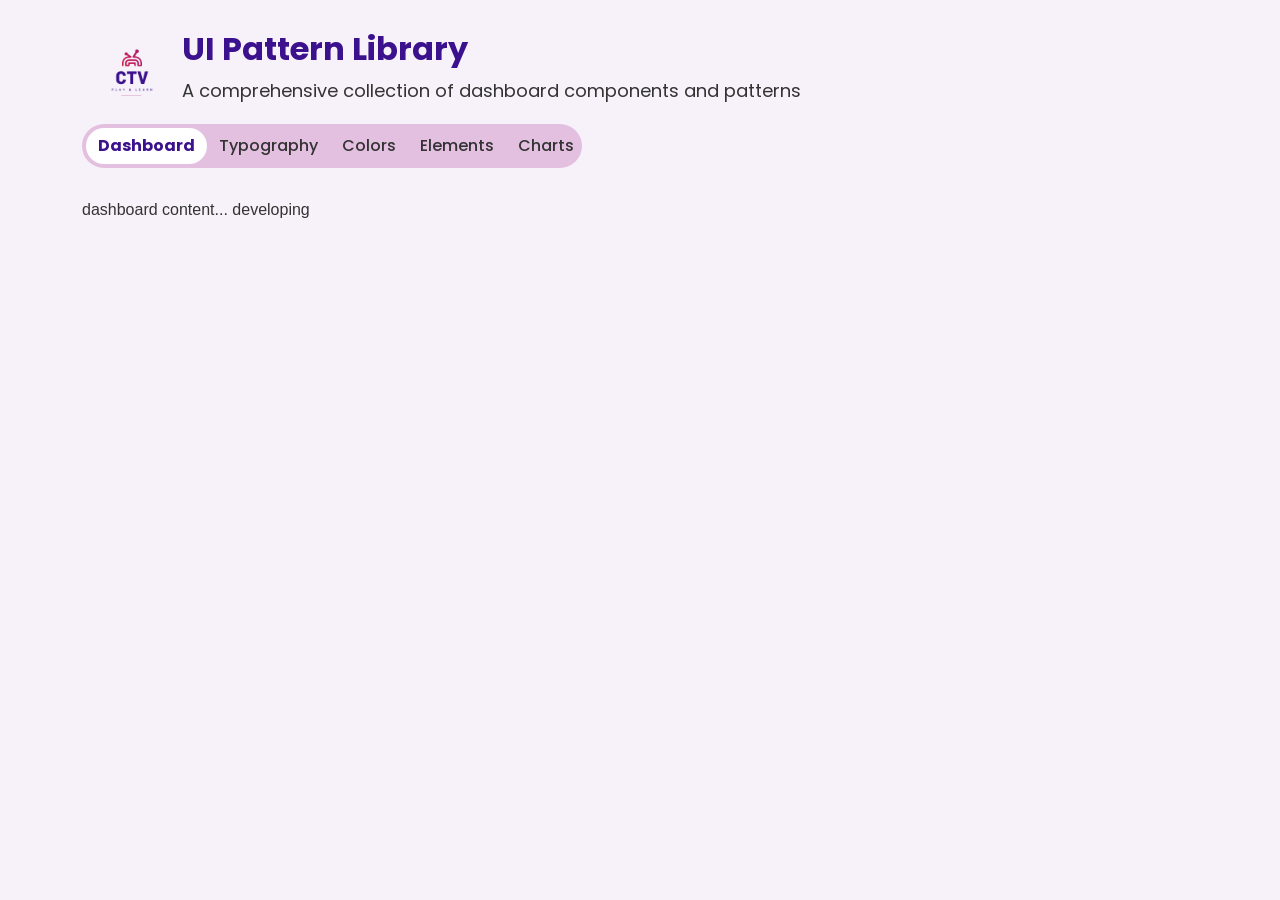
==== project1/code/index.html @ 0e068397 "fix the color theme conflict" ====
<!DOCTYPE html>
<html lang="en">
	<head>
		<meta charset="UTF-8" />
		<meta name="viewport" content="width=device-width, initial-scale=1.0" />
		<link
			href="https://cdn.jsdelivr.net/npm/bootstrap@5.3.8/dist/css/bootstrap.min.css"
			rel="stylesheet"
			integrity="sha384-sRIl4kxILFvY47J16cr9ZwB07vP4J8+LH7qKQnuqkuIAvNWLzeN8tE5YBujZqJLB"
			crossorigin="anonymous" />
		<link rel="preconnect" href="https://fonts.googleapis.com" />
		<link rel="preconnect" href="https://fonts.gstatic.com" crossorigin />
		<link
			href="https://fonts.googleapis.com/css2?family=Poppins:ital,wght@0,100;0,200;0,300;0,400;0,500;0,600;0,700;0,800;0,900;1,100;1,200;1,300;1,400;1,500;1,600;1,700;1,800;1,900&display=swap"
			rel="stylesheet" />

		<link
			href="https://fonts.googleapis.com/css2?family=Montserrat:ital,wght@0,100..900;1,100..900&family=Poppins:ital,wght@0,100;0,200;0,300;0,400;0,500;0,600;0,700;0,800;0,900;1,100;1,200;1,300;1,400;1,500;1,600;1,700;1,800;1,900&display=swap"
			rel="stylesheet" />
		<link
			href="https://fonts.googleapis.com/css2?family=Montserrat:ital,wght@0,100..900;1,100..900&family=Nunito:ital,wght@0,200..1000;1,200..1000&family=Poppins:ital,wght@0,100;0,200;0,300;0,400;0,500;0,600;0,700;0,800;0,900;1,100;1,200;1,300;1,400;1,500;1,600;1,700;1,800;1,900&display=swap"
			rel="stylesheet" />
		<link
			href="https://fonts.googleapis.com/css2?family=Merriweather:ital,opsz,wght@0,18..144,300..900;1,18..144,300..900&family=Montserrat:ital,wght@0,100..900;1,100..900&family=Nunito:ital,wght@0,200..1000;1,200..1000&family=Poppins:ital,wght@0,100;0,200;0,300;0,400;0,500;0,600;0,700;0,800;0,900;1,100;1,200;1,300;1,400;1,500;1,600;1,700;1,800;1,900&display=swap"
			rel="stylesheet" />
		<link rel="stylesheet" href="./styles/color-theme.css" />
		<link rel="stylesheet" href="./styles/typography.css" />
		<link rel="stylesheet" href="./styles/colors.css" />
		<link rel="stylesheet" href="./styles/elements.css" />
		<link rel="stylesheet" href="./styles/index.css" />
		<link rel="icon" href="./assets/CTV.png" />
		<title>UI Pattern Library</title>
	</head>
	<body class="bg-background container">
		<header class="mx-auto mt-4 d-flex align-items-center" style="max-width: 1280px">
			<img src="./assets/CTV.png" class="header-icon" width="100" />
			<div>
				<h1 class="text-primary">UI Pattern Library</h1>
				<p>A comprehensive collection of dashboard components and patterns</p>
			</div>
		</header>

		<nav>
			<ul class="d-flex justify-content-start py-1 px-1 rounded-pill" id="nav">
				<li
					class="flex-fill text-center pointer rounded-pill navSelected"
					data-section="dashboard"
					id="nav-dashboard">
					Dashboard
				</li>
				<li
					class="flex-fill text-center pointer rounded-pill"
					data-section="typography"
					id="nav-typography">
					Typography
				</li>
				<li
					class="flex-fill text-center pointer rounded-pill"
					data-section="colors"
					id="nav-colors">
					Colors
				</li>
				<li
					class="flex-fill text-center pointer rounded-pill"
					data-section="elements"
					id="nav-elements">
					Elements
				</li>
				<li
					class="flex-fill text-center pointer rounded-pill"
					data-section="charts"
					id="nav-charts">
					Charts
				</li>
			</ul>
		</nav>

		<main style="max-width: 1280px">
			<!-- this part will be done once all the charts has been designed -->
			<section id="dashboard" class="show">
				<p>dashboard content... developing</p>
			</section>
			<!-- typography: Mary  -->
			<section id="typography" class="hidden">
				<div class="m_typography-title">
					<div class="m_text-title">Command TV Typography UI Pattern Library</div>
					<div class="m_sub-text-title">
						Font Family: Logo-inspired sans-serif (Montserrat, Poppins, or Nunito)
					</div>
				</div>
				<h2 class="m_section-title">Logo & Branding Font</h2>

				<div class="m_typography">
					<div class="m_left">
						<div class="m_title">Company Logo / Top-Level Headers</div>
						<h1 class="m_text m_logo-branding">Dashboard Header / Hero Title</h1>
						<div class="m_tag-label">&lt;h1&gt;Logo / Branding&lt;/h1&gt;</div>
					</div>
					<div class="m_right">700 / Montserrat</div>
				</div>

				<h2 class="m_section-title">Headers & Menus</h2>

				<div class="m_typography">
					<div class="m_left">
						<div class="m_title">H1 / Page Title</div>
						<h1 class="m_text">Primary headers, dashboard top sections</h1>
						<div class="m_tag-label">&lt;h1&gt;Page Title&lt;/h1&gt;</div>
					</div>
					<div class="m_right">32px / 700</div>
				</div>

				<div class="m_typography">
					<div class="m_left">
						<div class="m_title">H2 / Section Title</div>
						<h2 class="m_text">Subsections</h2>
						<div class="m_tag-label">&lt;h2&gt;Section Title&lt;/h2&gt;</div>
					</div>
					<div class="m_right">24px / 600</div>
				</div>

				<div class="m_typography">
					<div class="m_left">
						<div class="m_title">H3 / Subsection</div>
						<h3 class="m_text">Minor headings, cards</h3>
						<div class="m_tag-label">&lt;h3&gt;Subsection&lt;/h3&gt;</div>
					</div>
					<div class="m_right">20px / 500</div>
				</div>

				<div class="m_typography">
					<div class="m_left">
						<div class="m_title">Menu Item / Nav</div>
						<div class="m_text m_menu-item">Navigation menus</div>
						<div class="m_tag-label">&lt;nav&gt;Menu Item&lt;/nav&gt;</div>
					</div>
					<div class="m_right">16px / 500</div>
				</div>

				<div class="m_typography">
					<div class="m_left">
						<div class="m_title">Active Menu</div>
						<div class="m_text m_menu-active">Highlight current menu</div>
						<div class="m_tag-label">&lt;nav class="m_menu-active"&gt;Active Menu&lt;/nav&gt;</div>
					</div>
					<div class="m_right">16px / 700</div>
				</div>

				<h2 class="m_section-title">Chart Data / Numbers</h2>

				<div class="m_typography">
					<div class="m_left">
						<h3 class="m_title">Axis Labels</h3>
						<div class="m_text m_axis-label">Chart axis labels</div>
						<div class="m_tag-label">&lt;span class="m_axis-label"&gt;Axis Label&lt;/span&gt;</div>
					</div>
					<div class="m_right">14px / 400</div>
				</div>

				<div class="m_typography">
					<div class="m_left">
						<h3 class="m_title">Data Points</h3>
						<div class="m_text m_data-point">Values on charts</div>
						<div class="m_tag-label">&lt;span class="m_data-point"&gt;Data Point&lt;/span&gt;</div>
					</div>
					<div class="m_right">12px / 500</div>
				</div>

				<div class="m_typography">
					<div class="m_left">
						<h3 class="m_title">Tooltip</h3>
						<div class="m_text m_tooltip">Information on hover</div>
						<div class="m_tag-label">&lt;span class="m_tooltip"&gt;Tooltip&lt;/span&gt;</div>
					</div>
					<div class="m_right">12px / 400</div>
				</div>

				<h2 class="m_section-title">Body Text / UI Elements</h2>

				<div class="m_typography">
					<div class="m_left">
						<h3 class="m_title">Body Text</h3>
						<div class="m_text m_body-text">
							Main content text in forms, paragraphs, and UI elements.
						</div>
						<div class="m_tag-label">&lt;p&gt;Body Text&lt;/p&gt;</div>
					</div>
					<div class="m_right">16px / 400</div>
				</div>

				<div class="m_typography">
					<div class="m_left">
						<h3 class="m_title">Subtext / Caption</h3>
						<p class="m_text m_subtext">Helper text, captions, or secondary information.</p>
						<div class="m_tag-label">&lt;p class="m_subtext"&gt;Subtext&lt;/p&gt;</div>
					</div>
					<div class="m_right">14px / 400</div>
				</div>

				<div class="m_typography">
					<div class="m_left">
						<h3 class="m_title">Buttons / Labels</h3>
						<p class="m_text m_button-label">Primary button text or form labels.</p>
						<div class="m_tag-label">&lt;button&gt;Label&lt;/button&gt;</div>
					</div>
					<div class="m_right">16px / 500</div>
				</div>
			</section>
			<!-- colors: Pedro -->
			<section id="colors" class="hidden">
				<h1 class="p_section-title">Color System</h1>

				<div class="p_color-box-group shadow">
					<h2>Primary Branding Colors</h2>
					<div class="p_color-grid">
						<div class="p_color-item">
							<div class="p_swatch bg-primary"></div>
							<div class="p_color-name">Primary</div>
							<div class="p_color-hex">#3B118D</div>
							<div class="p_color-desc">Core brand color — buttons, key actions, headers</div>
						</div>
						<div class="p_color-item">
							<div class="p_swatch bg-secondary"></div>
							<div class="p_color-name">Secondary</div>
							<div class="p_color-hex">#8D1179</div>
							<div class="p_color-desc">Supporting color — secondary buttons, accents</div>
						</div>
						<div class="p_color-item">
							<div class="p_swatch bg-accent"></div>
							<div class="p_color-name">Accent</div>
							<div class="p_color-hex">#B35FA8</div>
							<div class="p_color-desc">For small highlights, notifications, hover states</div>
						</div>
					</div>
				</div>

				<div class="p_color-box-group shadow">
					<h2>Soft Pastel Variants (Website Friendly)</h2>
					<div class="p_color-grid">
						<div class="p_color-item">
							<div class="p_swatch bg-primary-light"></div>
							<div class="p_color-name">Primary Light</div>
							<div class="p_color-hex">#7B66C4</div>
							<div class="p_color-desc">Buttons, banners, links</div>
						</div>
						<div class="p_color-item">
							<div class="p_swatch bg-secondary-light"></div>
							<div class="p_color-name">Secondary Light</div>
							<div class="p_color-hex">#C17BAF</div>
							<div class="p_color-desc">Subtle cards, backgrounds</div>
						</div>
						<div class="p_color-item">
							<div class="p_swatch bg-accent-light"></div>
							<div class="p_color-name">Accent Light</div>
							<div class="p_color-hex">#E3BFE0</div>
							<div class="p_color-desc">Highlights, hover states</div>
						</div>
						<div class="p_color-item">
							<div class="p_swatch bg-background"></div>
							<div class="p_color-name">Background</div>
							<div class="p_color-hex">#F7F2FA</div>
							<div class="p_color-desc">Website page backgrounds</div>
						</div>
					</div>
				</div>

				<div class="p_color-box-group shadow">
					<h2>Neutral & Text Colors</h2>
					<div class="p_color-grid">
						<div class="p_color-item">
							<div class="p_swatch text-main" style="background-color: #1a1625"></div>
							<div class="p_color-name">Text Primary</div>
							<div class="p_color-hex">#1A1625</div>
							<div class="p_color-desc">Main headings, body text</div>
						</div>
						<div class="p_color-item">
							<div class="p_swatch text-caption" style="background-color: #4a4a6a"></div>
							<div class="p_color-name">Text Secondary</div>
							<div class="p_color-hex">#4A4A6A</div>
							<div class="p_color-desc">Secondary text, captions</div>
						</div>
						<div class="p_color-item">
							<div class="p_swatch bg-divider"></div>
							<div class="p_color-name">Border / Divider</div>
							<div class="p_color-hex">#D9D9E0</div>
							<div class="p_color-desc">Card borders, dividers</div>
						</div>
						<div class="p_color-item">
							<div class="p_swatch bg-disabled"></div>
							<div class="p_color-name">Disabled</div>
							<div class="p_color-hex">#BDB7CE</div>
							<div class="p_color-desc">Disabled buttons, placeholders</div>
						</div>
					</div>
				</div>

				<div class="p_color-box-group shadow">
					<h2>Feedback / State Colors</h2>
					<div class="p_color-grid">
						<div class="p_color-item">
							<div class="p_swatch bg-success"></div>
							<div class="p_color-name">Success</div>
							<div class="p_color-hex">#6FCF97</div>
							<div class="p_color-desc">Success messages, status</div>
						</div>
						<div class="p_color-item">
							<div class="p_swatch bg-warning"></div>
							<div class="p_color-name">Warning</div>
							<div class="p_color-hex">#F2C94C</div>
							<div class="p_color-desc">Alerts, warnings</div>
						</div>
						<div class="p_color-item">
							<div class="p_swatch bg-error"></div>
							<div class="p_color-name">Error</div>
							<div class="p_color-hex">#E35858</div>
							<div class="p_color-desc">Error messages, form validation</div>
						</div>
						<div class="p_color-item">
							<div class="p_swatch bg-info"></div>
							<div class="p_color-name">Info</div>
							<div class="p_color-hex">#56CCF2</div>
							<div class="p_color-desc">Informational states</div>
						</div>
					</div>
				</div>

				<div class="p_color-box-group shadow">
					<h2>Chart / Data Visualization Colors</h2>
					<p style="font-size: 14px; color: #4a4a6a; margin-bottom: 1rem">
						Use highlighted colors sparingly (brand colors for key data points). Use muted or pastel
						tones for other elements.
					</p>
					<div class="p_color-grid">
						<div class="p_color-item">
							<div class="p_swatch bg-highlight-1"></div>
							<div class="p_color-name">Highlight 1</div>
							<div class="p_color-hex">#3B118D</div>
							<div class="p_color-desc">Key data points</div>
						</div>
						<div class="p_color-item">
							<div class="p_swatch bg-highlight-2"></div>
							<div class="p_color-name">Highlight 2</div>
							<div class="p_color-hex">#8D1179</div>
							<div class="p_color-desc">Secondary highlights</div>
						</div>
						<div class="p_color-item">
							<div class="p_swatch bg-highlight-3"></div>
							<div class="p_color-name">Highlight 3</div>
							<div class="p_color-hex">#B35FA8</div>
							<div class="p_color-desc">Accent highlights</div>
						</div>
						<div class="p_color-item">
							<div class="p_swatch bg-neutral-1"></div>
							<div class="p_color-name">Neutral 1</div>
							<div class="p_color-hex">#D9D9E0</div>
							<div class="p_color-desc">Other data</div>
						</div>
						<div class="p_color-item">
							<div class="p_swatch bg-neutral-2"></div>
							<div class="p_color-name">Neutral 2</div>
							<div class="p_color-hex">#F3F1FA</div>
							<div class="p_color-desc">Background charts</div>
						</div>
					</div>
				</div>

				<div class="p_color-box-group shadow">
					<h2>Optional Fun / Playful Accent Colors</h2>
					<p style="font-size: 14px; color: #4a4a6a; margin-bottom: 1rem">
						For buttons, badges, or micro-interactions reflecting playfulness & excitement.
					</p>
					<div class="p_color-grid">
						<div class="p_color-item">
							<div class="p_swatch bg-fun-pink"></div>
							<div class="p_color-name">Fun Pink</div>
							<div class="p_color-hex">#F28A8A</div>
							<div class="p_color-desc">Playful tone</div>
						</div>
						<div class="p_color-item">
							<div class="p_swatch bg-fun-teal"></div>
							<div class="p_color-name">Fun Teal</div>
							<div class="p_color-hex">#56CCF2</div>
							<div class="p_color-desc">Refreshing, energetic</div>
						</div>
						<div class="p_color-item">
							<div class="p_swatch bg-fun-yellow"></div>
							<div class="p_color-name">Fun Yellow</div>
							<div class="p_color-hex">#F2C94C</div>
							<div class="p_color-desc">Bright, cheerful highlights</div>
						</div>
					</div>
				</div>
			</section>
			<!-- elements: Haocheng -->
			<section id="elements" class="hidden">
				<!-- button section -->
				<div class="card p-4 shadow">
					<p>Buttons</p>
					<div class="mt-4">
						<label class="h_sub_title">Button Variants</label>
						<div class="mt-2">
							<button class="h_btn-primary">Primary Button</button>
							<button class="h_btn-secondary">Secondary</button>
							<button class="h_btn-outline">Outline</button>
							<button class="h_btn-ghost">Ghost</button>
							<button class="h_btn-destructive">Destructive</button>
							<button class="h_btn-link">Link</button>
						</div>
					</div>

					<div class="mt-2">
						<pre class="bg-light p-3 rounded">
&lt;button class="h_btn-primary"&gt;Primary Button&lt;/button&gt;
&lt;button class="h_btn-secondary"&gt;Secondary&lt;/button&gt;
&lt;button class="h_btn-outline"&gt;Outline&lt;/button&gt;
&lt;button class="h_btn-ghost"&gt;Ghost&lt;/button&gt;
&lt;button class="h_btn-destructive"&gt;Destructive&lt;/button&gt;
&lt;button class="h_btn-link"&gt;Link&lt;/button&gt;</pre
						>
					</div>
					<button class="h_btn-link h_show-more" id="toggleCssCode">Toggle Css Code</button>
					<!-- buttons css code here -->
					<div class="hidden h_code_review" id="buttonCssCode">
						<pre class="bg-light p-3 rounded mt-2">
/* Primary button */
.h_btn-primary {
	background-color: #3b118d;
	color: white;
}

.h_btn-primary:hover {
	background-color: #725fa8;
	transform: translateY(-1px);
}

/* Secondary button */
.h_btn-secondary {
	background-color: #8d1179;
	color: white;
}

.h_btn-secondary:hover {
	background-color: #bf81a6;
	transform: translateY(-1px);
}

/* Outline button */
.h_btn-outline {
	background-color: #f7f2fa;
	color: #1a1625;
	border: 1px solid #3b118d;
}

.h_btn-outline:hover {
	background-color: #3b118d;
	color: white;
}
/* Ghost button */
.h_btn-ghost {
	background-color: transparent;
	color: #1a1625;
	border: none;
}

.h_btn-ghost:hover {
	background-color: #f3f1fa;
	color: #725fa8;
	transform: translateY(-1px);
}

/* Destructive button */
.h_btn-destructive {
	background-color: #e35858;
	color: white;
}

.h_btn-destructive:hover {
	background-color: #d73f3f;
	transform: translateY(-1px);
}

/* Link button */
.h_btn-link {
	background-color: transparent;
	color: #3b118d;
	border: none;

	padding: 8px 12px;
}

.h_btn-link:hover {
	color: #725fa8;
	text-decoration: none;
	background-color: transparent;
	transform: none;
	text-decoration: underline;
}

.h_btn-link:focus {
	outline: 2px solid #3b118d;
	outline-offset: 2px;
}
				</pre
						>
					</div>
					<hr />
					<div class="mt-2">
						<label class="h_sub_title">Button Sizes</label>
						<div class="mt-2">
							<button class="h_btn-primary h_btn_sm">Small</button>
							<button class="h_btn-primary">Default</button>
							<button class="h_btn-primary h_btn_lg">Large</button>
						</div>
					</div>
					<div class="mt-2">
						<!-- html code -->
						<pre class="bg-light p-3 rounded">
&lt;button class="h_btn-primary h_btn_sm"&gt;Small&lt;/button&gt; 
&lt;button class="h_btn-primary"&gt;Default&lt;/button&gt;
&lt;button class="h_btn-primary h_btn_lg"&gt;Large&lt;/button&gt;

.h_btn_sm {
	padding: 8px 16px;
}
.h_btn_lg {
	padding: 12px 24px;
}</pre
						>
					</div>
				</div>
				<!-- form inputs -->
				<div class="card p-4 shadow mt-4">
					<p>Form Inputs</p>
					<div class="mt-4 d-flex flex-column">
						<label for="defaultInput">Default Input</label>
						<input type="text" id="defaultInput" placeholder="Enter text..." />
					</div>
					<div class="mt-4 d-flex flex-column">
						<label for="disabledInput">Disabled Input</label>
						<input type="text" id="disabledInput" placeholder="Disabled..." />
					</div>
					<div class="mt-4 d-flex flex-column">
						<label for="textArea">Textarea</label>
						<textarea type="text" id="textArea" placeholder="textarea for long content"></textarea>
					</div>
					<div class="mt-4">
						<!-- html code -->
						<pre class="bg-light p-3 rounded">
&lt;input type="text" id="defaultInput" placeholder="Enter text..." /&gt;
&lt;input type="text" id="disabledInput" placeholder="Disabled..." /&gt;
&lt;textarea type="text" id="textArea" placeholder="textarea for long content">&lt;/textarea&gt;</pre
						>
						<button id="toggleInputCssCode" class="h_btn-link">Toggle Css Code</button>
						<!-- css code  -->
						<div class="hidden h_code_review" id="inputCssCode">
							<pre class="bg-light p-3 rounded">
								
input {
	border: none;
	outline: none;
	background: transparent;
	border-bottom: 2px solid #d9d9e0;
	padding: 12px 4px;
	font-family: "Poppins", sans-serif;
	font-size: 16px;
	transition: border-color 0.3s ease;
}
input:focus {
	border-bottom: 2px solid #3b118d;
}
input::placeholder {
	color: #bdb7ce;
}

textarea {
	border: none;
	outline: none;
	background: transparent;
	border-bottom: 2px solid #d9d9e0;
	padding: 12px 4px;
	font-family: "Poppins", sans-serif;
	font-size: 16px;
	line-height: 24px;
	resize: vertical;
	min-height: 60px;
}
textarea:focus {
	border-bottom: 2px solid #3b118d;
}

textarea::placeholder {
	color: #bdb7ce;
}
							</pre
							>
						</div>
					</div>
				</div>
				<!-- selections -->
				<div class="card p-4 shadow mt-4">
					<p>Selections</p>
					<div class="container">
						<div class="row">
							<div class="col-6">
								<p>Checkboxes</p>
								<div class="form-check mb-3">
									<input
										class="form-check-input h_checkbox"
										type="checkbox"
										id="checkedOption"
										checked />
									<label class="form-check-label" for="checkedOption">Checked Option</label>
								</div>
								<div class="form-check mb-3">
									<input class="form-check-input h_checkbox" type="checkbox" id="unCheckedOption" />
									<label class="form-check-label" for="unCheckedOption">Unchecked Option</label>
								</div>
								<div class="form-check mb-3">
									<input
										class="form-check-input h_checkbox"
										type="checkbox"
										id="disabledOption"
										disabled />
									<label class="form-check-label text-disabled" for="disabledOption"
										>Disabled Option</label
									>
								</div>
								<div class="form-check mb-3">
									<input
										class="form-check-input h_checkbox"
										type="checkbox"
										id="disabledCheckedOption"
										checked
										disabled />
									<label class="form-check-label text-disabled" for="disabledCheckedOption"
										>Disabled Checked</label
									>
								</div>
								<div class="h_code_review">
									<pre class="bg-light p-3 rounded">
	&lt;input class="form-check-input h_checkbox" type="checkbox" id="checkedOption" checked /&gt;
	&lt;label class="form-check-label" for="checkedOption">Checked Option&lt;/label&gt;
	
	&lt;input class="form-check-input h_checkbox" type="checkbox" id="unCheckedOption" /&gt;
	&lt;label class="form-check-label" for="unCheckedOption">Unchecked Option&lt;/label&gt;
				
	&lt;input class="form-check-input h_checkbox" type="checkbox" id="disabledOption" disabled /&gt;
	&lt;label class="form-check-label text-disabled" for="disabledOption"&gt;Disabled Option&lt;/label&gt;
							
	&lt;input class="form-check-input h_checkbox" type="checkbox" id="disabledCheckedOption" checked disabled /&gt;
	&lt;label class="form-check-label text-disabled" for="disabledCheckedOption"&gt;Disabled Checked&lt;/label&gt;

	/* checkboxes */
input[type="checkbox"] {
	padding: 2px;
}

.h_checkbox {
	width: 18px !important;
	height: 18px !important;
	border: 1px solid #d9d9e0 !important;
	border-radius: 3px !important;
	background-color: white !important;
	cursor: pointer !important;
	transition: all 0.3s ease !important;
	background-image: none !important;
}

.h_checkbox:hover {
	border-color: #725fa8 !important;
}

.h_checkbox:checked {
	background-color: #3b118d !important;
	border-color: #3b118d !important;
	background-image: url("data:image/svg+xml,%3csvg xmlns='http://www.w3.org/2000/svg' viewBox='0 0 20 20'%3e%3cpath fill='none' stroke='%23fff' stroke-linecap='round' stroke-linejoin='round' stroke-width='3' d='M6 10l3 3l6-6'/%3e%3c/svg%3e") !important;
}

.h_checkbox:focus {
	box-shadow: 0 0 0 0.25rem rgba(59, 17, 141, 0.25) !important;
}

.h_checkbox:disabled {
	background-color: #f3f1fa !important;
	border-color: #bdb7ce !important;
	cursor: not-allowed !important;
	opacity: 1 !important;
}

.h_checkbox:disabled:checked {
	background-color: #bdb7ce !important;
	border-color: #bdb7ce !important;
}

.form-check-label {
	font-family: "Poppins", sans-serif !important;
	font-size: 16px !important;
	color: #1a1625 !important;
	cursor: pointer !important;
}

.text-disabled {
	color: #bdb7ce !important;
}
							</pre
									>
								</div>
							</div>

							<div class="col-6">
								<p>Radio Buttons</p>
								<div class="d-flex gap-2 align-items-center">
									<input
										type="radio"
										id="opt1"
										checked
										name="opt"
										value="1"
										class="form-check-input h_radio" />
									<label for="opt1" class="form-check-label">Option1</label>
								</div>
								<div class="d-flex gap-2 align-items-center">
									<input
										type="radio"
										id="opt2"
										name="opt"
										value="2"
										class="form-check-input h_radio" />
									<label for="opt2" class="form-check-label">Option2</label>
								</div>
								<div class="d-flex gap-2 align-items-center">
									<input
										type="radio"
										id="opt3"
										name="opt"
										value="3"
										class="form-check-input h_radio" />
									<label for="opt3" class="form-check-label">Option3</label>
								</div>

								<div class="h_code_review mt-4">
									<pre class="bg-light p-3 rounded">
&lt;input type="radio" id="opt1" checked name="opt" value="1"
		class="form-check-input h_radio" /&gt;
&lt;label for="opt1" class="form-check-label">Option1&lt;/label&gt;

&lt;input type="radio" id="opt2" name="opt" value="2"
		class="form-check-input h_radio" /&gt;
&lt;label for="opt2" class="form-check-label">Option2&lt;/label&gt;
									
&lt;input type="radio" id="opt3" name="opt" value="3"
class="form-check-input h_radio" /&gt;
<&lt;label for="opt3" class="form-check-label"&gt;Option3/&lt;label&gt;

input[type="radio"] {
	padding: 2px;
	border: 1px solid #d9d9e0;
}

.h_radio {
	width: 10px !important;
	height: 10px !important;
	border: 1px solid #d9d9e0 !important;
	border-radius: 50% !important;
	background-color: white !important;
	cursor: pointer !important;
	transition: all 0.3s ease !important;
	background-image: none !important;
	appearance: none !important;
}

.h_radio:checked {
	background-color: #3b118d !important;
	border-color: #3b118d !important;
}

.h_code_review {
	width: 90%;
	display: block;
	overflow: auto;
	height: 500px;
}

</pre
									>
								</div>
							</div>
						</div>
						<!-- switch -->
						<div class="row mt-4">
							<div>
								<p>Switch</p>
								<div class="form-check form-switch d-flex gap-4 algin-items-center">
									<input
										class="form-check-input h_switch"
										type="checkbox"
										role="switch"
										id="switchCheckChecked"
										checked />
									<label class="form-check-label" for="switchCheckChecked">switch components</label>
								</div>
							</div>
							<div class="h_code_review mt-4">
								<pre class="bg-light p-3 rounded">
&lt;input class="form-check-input h_switch"
					type="checkbox"
					role="switch"
					id="switchCheckChecked"
					checked /&gt;
&lt;label class="form-check-label" for="switchCheckChecked"&gt;switch components&lt;/label&gt;
/* switch */
.h_switch {
	width: 48px !important;
	height: 24px !important;
	border-radius: 12px !important;
	background-color: #d9d9e0 !important;
	border: none !important;
	cursor: pointer !important;
	transition: all 0.3s ease !important;
	background-image: none !important;
	position: relative !important;
}

.h_switch:checked {
	background-color: #3b118d !important;
}

.h_switch:focus {
	box-shadow: 0 0 0 0.25rem rgba(59, 17, 141, 0.25) !important;
}

.h_switch::before {
	content: "";
	position: absolute;
	width: 20px;
	height: 20px;
	border-radius: 50%;
	background-color: white;
	top: 2px;
	left: 2px;
	transition: transform 0.3s ease;
	box-shadow: 0 1px 3px rgba(0, 0, 0, 0.2);
}

.h_switch:checked::before {
	transform: translateX(24px);
}

								</pre
								>
							</div>
						</div>
					</div>
				</div>
				<!-- badges -->
				<div class="card p-4 shadow mt-4">
					<p>Badges</p>
					<div class="mt-2 d-flex gap-2 flex-wrap">
						<span class="badge bg-primary">Primary</span>
						<span class="badge bg-secondary">Secondary</span>
						<span class="badge bg-error">Error</span>
						<span class="badge bg-success">Success</span>
						<span class="badge bg-info">Info</span>
						<span class="badge bg-warning">Warning</span>
						<span class="badge h_outline_badge">Outline</span>
					</div>
					<!-- badge code -->
					<div class="mt-2 h_code_review">
						<pre class="bg-light p-3 rounded">
&lt;span class="badge bg-primary"&gt;Primary&lt;/span&gt;
&lt;span class="badge bg-secondary"&gt;Secondary&lt;/span&gt;
&lt;span class="badge bg-error"&gt;Error&lt;/span&gt;
&lt;span class="badge bg-success"&gt;Success&lt;/span&gt;
&lt;span class="badge bg-info"&gt;Info&lt;/span&gt;
&lt;span class="badge bg-warning"&gt;Warning&lt;/span&gt;
&lt;span class="badge h_outline_badge"&gt;Outline&lt;/span&gt;
.h_outline_badge {
	color: #1a1625;
	border: 1px solid #d9d9e0;
}</pre
						>
					</div>
				</div>
			</section>
			<!-- charts: will be added after finish design of the chart, totally 9 charts image here -->
			<section id="charts" class="hidden">
				<p>charts content... developing</p>
			</section>
		</main>

		<script
			src="https://cdn.jsdelivr.net/npm/bootstrap@5.3.8/dist/js/bootstrap.bundle.min.js"
			integrity="sha384-FKyoEForCGlyvwx9Hj09JcYn3nv7wiPVlz7YYwJrWVcXK/BmnVDxM+D2scQbITxI"
			crossorigin="anonymous"></script>
		<script src="https://ajax.googleapis.com/ajax/libs/jquery/3.7.1/jquery.min.js"></script>
		<script src="./js/index.js"></script>
	</body>
</html>
---- project1/code/styles/color-theme.css ----
/* ===== PRIMARY BRANDING COLORS ===== */
.bg-primary {
	background-color: #3b118d !important;
}
.text-primary {
	color: #3b118d !important;
}
.border-primary {
	border-color: #3b118d !important;
}

.bg-secondary {
	background-color: #8d1179 !important;
}
.text-secondary {
	color: #8d1179 !important;
}
.border-secondary {
	border-color: #8d1179 !important;
}

.bg-accent {
	background-color: #b35fa8 !important;
}
.text-accent {
	color: #b35fa8 !important;
}
.border-accent {
	border-color: #b35fa8 !important;
}

/* ===== SOFT PASTEL VARIANTS ===== */
.bg-primary-light {
	background-color: #7b66c4 !important;
}
.text-primary-light {
	color: #7b66c4 !important;
}
.border-primary-light {
	border-color: #7b66c4 !important;
}

.bg-secondary-light {
	background-color: #c17baf !important;
}
.text-secondary-light {
	color: #c17baf !important;
}
.border-secondary-light {
	border-color: #c17baf !important;
}

.bg-accent-light {
	background-color: #e3bfe0 !important;
}
.text-accent-light {
	color: #e3bfe0 !important;
}
.border-accent-light {
	border-color: #e3bfe0 !important;
}

.bg-background {
	background-color: #f7f2fa !important;
}

/* ===== NEUTRAL & TEXT COLORS ===== */
.text-main {
	color: #1a1625 !important;
}
.text-caption {
	color: #4a4a6a !important;
}
.text-disabled {
	color: #bdb7ce !important;
}

.bg-divider {
	background-color: #d9d9e0 !important;
}
.border-divider {
	border-color: #d9d9e0 !important;
}

.bg-disabled {
	background-color: #bdb7ce !important;
}

/* ===== FEEDBACK / STATE COLORS ===== */
.bg-success {
	background-color: #6fcf97 !important;
}
.text-success {
	color: #6fcf97 !important;
}
.border-success {
	border-color: #6fcf97 !important;
}

.bg-warning {
	background-color: #f2c94c !important;
}
.text-warning {
	color: #f2c94c !important;
}
.border-warning {
	border-color: #f2c94c !important;
}

.bg-error {
	background-color: #e35858 !important;
}
.text-error {
	color: #e35858 !important;
}
.border-error {
	border-color: #e35858 !important;
}

.bg-info {
	background-color: #56ccf2 !important;
}
.text-info {
	color: #56ccf2 !important;
}
.border-info {
	border-color: #56ccf2 !important;
}

/* ===== CHART / DATA VISUALIZATION COLORS ===== */
.bg-highlight-1 {
	background-color: #3b118d !important;
}
.bg-highlight-2 {
	background-color: #8d1179 !important;
}
.bg-highlight-3 {
	background-color: #b35fa8 !important;
}
.bg-neutral-1 {
	background-color: #d9d9e0 !important;
}
.bg-neutral-2 {
	background-color: #f3f1fa !important;
}

/* ===== FUN / PLAYFUL ACCENT COLORS ===== */
.bg-fun-pink {
	background-color: #f28a8a !important;
}
.text-fun-pink {
	color: #f28a8a !important;
}
.border-fun-pink {
	border-color: #f28a8a !important;
}

.bg-fun-teal {
	background-color: #56ccf2 !important;
}
.text-fun-teal {
	color: #56ccf2 !important;
}
.border-fun-teal {
	border-color: #56ccf2 !important;
}

.bg-fun-yellow {
	background-color: #f2c94c !important;
}
.text-fun-yellow {
	color: #f2c94c !important;
}
.border-fun-yellow {
	border-color: #f2c94c !important;
}

/* ===== HOVER STATES ===== */
.btn-primary:hover {
	background-color: #7b66c4 !important;
}
.btn-secondary:hover {
	background-color: #c17baf !important;
}
.btn-accent:hover {
	background-color: #e3bfe0 !important;
}

/* ===== CUSTOM BUTTON CLASSES ===== */
.btn-primary {
	background-color: #3b118d;
	border-color: #3b118d;
	color: white;
}

.btn-secondary {
	background-color: #8d1179;
	border-color: #8d1179;
	color: white;
}

.btn-accent {
	background-color: #e3bfe0;
	border-color: #e3bfe0;
	color: white;
}
---- project1/code/styles/typography.css ----
/* this is the css file for the typography only! and only Mary use this file  */

body {
	font-family: "Poppins", Arial, sans-serif;
	background: #f9f9f9;
	color: #333;
	line-height: 1.5;
}

.m_typography-title {
	margin-bottom: 0.5rem;
	margin-bottom: 4rem;
}

.m_text-title {
	font-size: 28px;
	font-weight: 600;
	margin-bottom: 0.5rem;
}

.m_text-sub-title {
	font-size: 24px;
	font-weight: 600;
	margin-bottom: 0.5rem;
}

h2.m_section-title {
	font-size: 24px;
	font-weight: 600;
	margin-bottom: 1rem;
	border-bottom: 2px solid #ccc;
	padding-bottom: 0.5rem;
}

.m_typography {
	display: flex;
	justify-content: space-between;
	align-items: center;
	margin: 1.5rem 0;
	padding-bottom: 1rem;
	border-bottom: 1px solid #ddd;
}

.m_left {
	max-width: 70%;
}

.m_title {
	font-weight: 600;
	margin-bottom: 0.25rem;
}

.m_text {
	margin: 0.25rem 0 0.5rem 0;
}

.m_tag-label {
	font-family: monospace;
	background: #eee;
	padding: 0.1rem 0.3rem;
	border-radius: 3px;
	font-size: 0.9rem;
	color: #555;
	display: inline-block;
	margin-top: 0.25rem;
}

.m_right {
	text-align: right;
	font-weight: 500;
	color: #666;
	white-space: nowrap;
	min-width: 120px;
}

/* Header & Branding Styles */
.m_logo-branding {
	font-family: "Montserrat", sans-serif;
	font-weight: 700;
	font-size: 36px;
	line-height: 40px;
}

.m_h1 {
	font-family: "Montserrat", sans-serif;
	font-weight: 700;
	font-size: 32px;
	line-height: 40px;
}
.m_h2 {
	font-family: "Montserrat", sans-serif;
	font-weight: 600;
	font-size: 24px;
	line-height: 32px;
}
.m_h3 {
	font-family: "Montserrat", sans-serif;
	font-weight: 500;
	font-size: 20px;
	line-height: 28px;
}
.m_menu-item {
	font-family: "Montserrat", sans-serif;
	font-weight: 500;
	font-size: 16px;
	line-height: 24px;
}
.m_menu-active {
	font-family: "Montserrat", sans-serif;
	font-weight: 700;
	font-size: 16px;
	line-height: 24px;
	color: #b35fa8;
}

/* Chart Data / Numbers Styles */
.m_axis-label {
	font-family: "Merriweather", serif;
	font-weight: 400;
	font-size: 14px;
	line-height: 20px;
}
.m_data-point {
	font-family: "Merriweather", serif;
	font-weight: 500;
	font-size: 12px;
	line-height: 18px;
}
.m_tooltip {
	font-family: "Merriweather", serif;
	font-weight: 400;
	font-size: 12px;
	line-height: 18px;
}

/* Body Text / UI Elements Styles */
.m_body-text {
	font-family: "Poppins", sans-serif;
	font-weight: 400;
	font-size: 16px;
	line-height: 24px;
}
.m_subtext {
	font-family: "Poppins", sans-serif;
	font-weight: 400;
	font-size: 14px;
	line-height: 20px;
}
.m_button-label {
	font-family: "Poppins", sans-serif;
	font-weight: 500;
	font-size: 16px;
	line-height: 24px;
}
---- project1/code/styles/colors.css ----
/* this is css file for colors content, only Pedro use this file */
---- project1/code/styles/elements.css ----
/* this is css file for elements content, only Haocheng use this file */
.h_sub_title {
	font-weight: 500;
	font-size: 14px;
	color: #4a4a6a;
}

/* Primary button */
.h_btn-primary {
	background-color: #3b118d;
	color: white;
}

.h_btn-primary:hover {
	background-color: #725fa8;
	transform: translateY(-1px);
}

/* Secondary button */
.h_btn-secondary {
	background-color: #8d1179;
	color: white;
}

.h_btn-secondary:hover {
	background-color: #bf81a6;
	transform: translateY(-1px);
}

/* Outline button */
.h_btn-outline {
	background-color: #f7f2fa;
	color: #1a1625;
	border: 1px solid #3b118d;
}

.h_btn-outline:hover {
	background-color: #3b118d;
	color: white;
}
/* Ghost button */
.h_btn-ghost {
	background-color: transparent;
	color: #1a1625;
	border: none;
}

.h_btn-ghost:hover {
	background-color: #f3f1fa;
	color: #725fa8;
	transform: translateY(-1px);
}

/* Destructive button */
.h_btn-destructive {
	background-color: #e35858;
	color: white;
}

.h_btn-destructive:hover {
	background-color: #d73f3f;
	transform: translateY(-1px);
}

/* Link button */
.h_btn-link {
	background-color: transparent;
	color: #3b118d;
	border: none;

	padding: 8px 12px;
}

.h_btn-link:hover {
	color: #725fa8;
	text-decoration: none;
	background-color: transparent;
	transform: none;
	text-decoration: underline;
}

.h_btn-link:focus {
	outline: 2px solid #3b118d;
	outline-offset: 2px;
}

.h_show-more {
	width: 200px;
	text-align: left;
}

.h_btn_sm {
	padding: 8px 16px;
}
.h_btn_lg {
	padding: 12px 24px;
}

/* inputs */

#defaultInput,
#disabledInput,
#textArea {
	width: 50%;
}

/* checkboxes */
input[type="checkbox"] {
	padding: 2px;
}

.h_checkbox {
	width: 18px !important;
	height: 18px !important;
	border: 1px solid #d9d9e0 !important;
	border-radius: 3px !important;
	background-color: white !important;
	cursor: pointer !important;
	transition: all 0.3s ease !important;
	background-image: none !important;
}

.h_checkbox:hover {
	border-color: #725fa8 !important;
}

.h_checkbox:checked {
	background-color: #3b118d !important;
	border-color: #3b118d !important;
	background-image: url("data:image/svg+xml,%3csvg xmlns='http://www.w3.org/2000/svg' viewBox='0 0 20 20'%3e%3cpath fill='none' stroke='%23fff' stroke-linecap='round' stroke-linejoin='round' stroke-width='3' d='M6 10l3 3l6-6'/%3e%3c/svg%3e") !important;
}

.h_checkbox:focus {
	box-shadow: 0 0 0 0.25rem rgba(59, 17, 141, 0.25) !important;
}

.h_checkbox:disabled {
	background-color: #f3f1fa !important;
	border-color: #bdb7ce !important;
	cursor: not-allowed !important;
	opacity: 1 !important;
}

.h_checkbox:disabled:checked {
	background-color: #bdb7ce !important;
	border-color: #bdb7ce !important;
}

.form-check-label {
	font-family: "Poppins", sans-serif !important;
	font-size: 16px !important;
	color: #1a1625 !important;
	cursor: pointer !important;
}

.text-disabled {
	color: #bdb7ce !important;
}

/* radio */
input[type="radio"] {
	padding: 2px;
	border: 1px solid #d9d9e0;
}

.h_radio {
	width: 10px !important;
	height: 10px !important;
	border: 1px solid #d9d9e0 !important;
	border-radius: 50% !important;
	background-color: white !important;
	cursor: pointer !important;
	transition: all 0.3s ease !important;
	background-image: none !important;
	appearance: none !important;
}

.h_radio:checked {
	background-color: #3b118d !important;
	border-color: #3b118d !important;
}

.h_code_review {
	width: 100%;
	display: block;
	overflow: auto;
	height: 400px;
}

/* switch */
.h_switch {
	width: 48px !important;
	height: 24px !important;
	border-radius: 12px !important;
	background-color: #d9d9e0 !important;
	border: none !important;
	cursor: pointer !important;
	transition: all 0.3s ease !important;
	background-image: none !important;
	position: relative !important;
}

.h_switch:checked {
	background-color: #3b118d !important;
}

.h_switch:focus {
	box-shadow: 0 0 0 0.25rem rgba(59, 17, 141, 0.25) !important;
}

.h_switch::before {
	content: "";
	position: absolute;
	width: 20px;
	height: 20px;
	border-radius: 50%;
	background-color: white;
	top: 2px;
	left: 2px;
	transition: transform 0.3s ease;
	box-shadow: 0 1px 3px rgba(0, 0, 0, 0.2);
}

.h_switch:checked::before {
	transform: translateX(24px);
}

.h_outline_badge {
	color: #1a1625;
	border: 1px solid #d9d9e0;
}
---- project1/code/styles/index.css ----
h1 {
	font-weight: 700;
	font-size: 32px;
	line-height: 40px;
	font-family: "Poppins", Times, serif;
}

h2 {
	font-weight: 600;
	font-size: 24px;
	line-height: 32px;
	font-family: "Poppins", Times, serif;
}
h3 {
	font-weight: 500;
	font-size: 20px;
	line-height: 28px;
	font-family: "Poppins", Times, serif;
}

header p {
	font-size: 18px;
}

ul {
	list-style: none;
	padding-left: 0;
}

nav > ul {
	background-color: #e3bfe0;
	width: 500px;
}

nav > ul > li {
	font-weight: 500;
	font-family: "Poppins" sans-serif;
	padding-right: 12px;
	padding-left: 12px;
	padding-top: 6px;
	padding-bottom: 6px;
	font-size: 16px;
	line-height: 24px;
}

nav > ul > li:hover {
	color: #11248d;
}

.pointer {
	cursor: pointer;
}

.navSelected {
	background: white;
	font-size: 16px;
	font-weight: 700;
	color: #3b118d;
}

main {
	margin-top: 30px;
	margin-bottom: 30px;
	font-family: sans-serif;
}

.hidden {
	display: none;
}
.show {
	display: block;
}

button {
	outline: none;
	border: none;
	border-radius: 10px;
	padding: 10px 20px;
	font-family: "Poppins", sans-serif;
	font-weight: 500;
	font-size: 16px;
	line-height: 24px;
	cursor: pointer;
	transition: all 0.3s ease;
}

input {
	border: none;
	outline: none;
	background: transparent;
	border-bottom: 2px solid #d9d9e0;
	padding: 12px 4px;
	font-family: "Poppins", sans-serif;
	font-size: 16px;
	transition: border-color 0.3s ease;
}
input:focus {
	border-bottom: 2px solid #3b118d;
}
input::placeholder {
	color: #bdb7ce;
}

textarea {
	border: none;
	outline: none;
	background: transparent;
	border-bottom: 2px solid #d9d9e0;
	padding: 12px 4px;
	font-family: "Poppins", sans-serif;
	font-size: 16px;
	line-height: 24px;
	resize: vertical;
	min-height: 60px;
}
textarea:focus {
	border-bottom: 2px solid #3b118d;
}

textarea::placeholder {
	color: #bdb7ce;
}
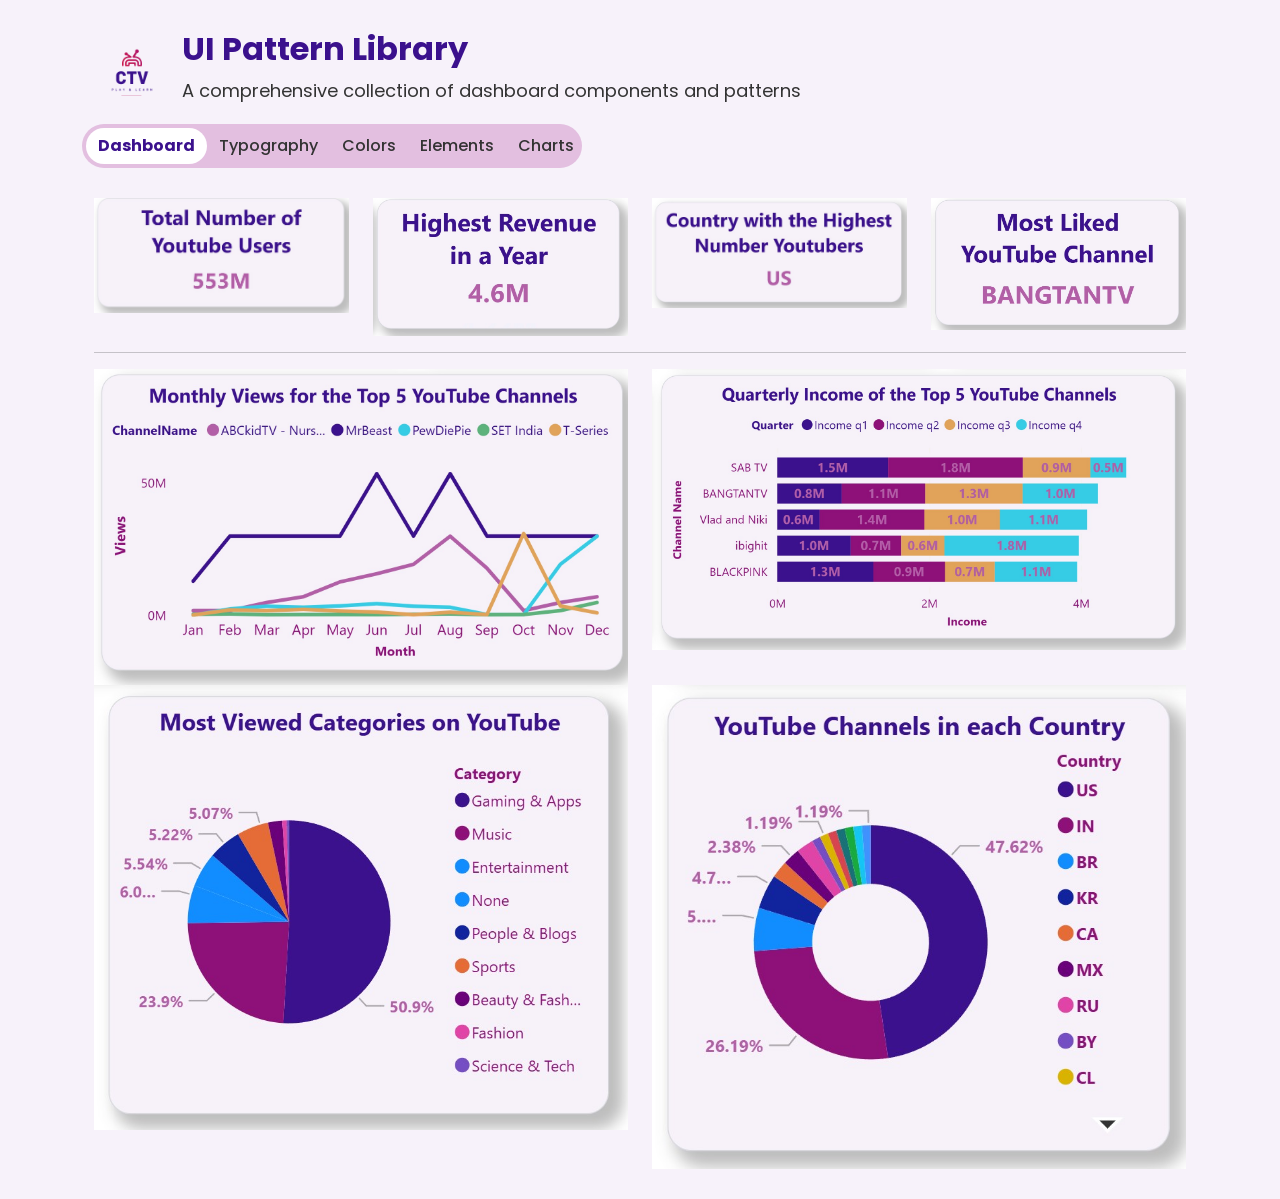
==== commit 4a3f0a3b: "add dashboard charts" ====
--- a/project1/code/index.html
+++ b/project1/code/index.html
@@ -78,7 +78,63 @@
 		<main style="max-width: 1280px">
 			<!-- this part will be done once all the charts has been designed -->
 			<section id="dashboard" class="show">
-				<p>dashboard content... developing</p>
+				<div class="container">
+					<div class="row">
+						<div class="col-12 col-md-6 col-lg-3">
+							<img
+								src="./assets/dashboard/1_totalYoutubeUsers.jpg"
+								alt="1_totalYoutubeUsers"
+								class="img-fluid" />
+						</div>
+						<div class="col-12 col-md-6 col-lg-3">
+							<img
+								src="./assets/dashboard/2_highestRevenue.jpg"
+								alt="2_highestRevenue"
+								class="img-fluid" />
+						</div>
+						<div class="col-12 col-md-6 col-lg-3">
+							<img
+								src="./assets/dashboard/3_countryWithMostYoutubers.jpg"
+								alt="3_countryWithMostYoutubers"
+								class="img-fluid" />
+						</div>
+						<div class="col-12 col-md-6 col-lg-3">
+							<img
+								src="./assets/dashboard/4_mostLikedChannel.jpg"
+								class="img-fluid"
+								alt="4_mostLikedChannel" />
+						</div>
+					</div>
+					<hr />
+					<!-- charts -->
+					<div>
+						<div class="row">
+							<div class="col-12 col-lg-6">
+								<img src="./assets/dashboard/5_Top5MonthlyView.jpg" alt="top5" class="img-fluid" />
+							</div>
+							<div class="col-12 col-lg-6">
+								<img
+									src="./assets/dashboard/6_QuarterlyImcone.jpg"
+									alt="6_QuarterlyIncome"
+									class="img-fluid" />
+							</div>
+						</div>
+						<div class="row">
+							<div class="col-12 col-lg-6">
+								<img
+									src="./assets/dashboard/7_MostViewedCategories.jpg"
+									alt="7_MostViewedCategories"
+									class="img-fluid" />
+							</div>
+							<div class="col-12 col-lg-6">
+								<img
+									src="./assets/dashboard/8_channelInEachCountry.jpg"
+									alt="8_channelInEachCountry"
+									class="img-fluid" />
+							</div>
+						</div>
+					</div>
+				</div>
 			</section>
 			<!-- typography: Mary  -->
 			<section id="typography" class="hidden">
@@ -541,14 +597,17 @@
 					</div>
 					<div class="mt-4 d-flex flex-column">
 						<label for="textArea">Textarea</label>
-						<textarea type="text" id="textArea" placeholder="textarea for long content"></textarea>
+						<textarea
+							type="text"
+							id="textArea"
+							placeholder="textarea for long content..."></textarea>
 					</div>
 					<div class="mt-4">
 						<!-- html code -->
 						<pre class="bg-light p-3 rounded">
 &lt;input type="text" id="defaultInput" placeholder="Enter text..." /&gt;
 &lt;input type="text" id="disabledInput" placeholder="Disabled..." /&gt;
-&lt;textarea type="text" id="textArea" placeholder="textarea for long content">&lt;/textarea&gt;</pre
+&lt;textarea type="text" id="textArea" placeholder="textarea for long content...">&lt;/textarea&gt;</pre
 						>
 						<button id="toggleInputCssCode" class="h_btn-link">Toggle Css Code</button>
 						<!-- css code  -->
@@ -638,17 +697,17 @@
 								</div>
 								<div class="h_code_review">
 									<pre class="bg-light p-3 rounded">
-	&lt;input class="form-check-input h_checkbox" type="checkbox" id="checkedOption" checked /&gt;
-	&lt;label class="form-check-label" for="checkedOption">Checked Option&lt;/label&gt;
+&lt;input class="form-check-input h_checkbox" type="checkbox" id="checkedOption" checked /&gt;
+&lt;label class="form-check-label" for="checkedOption">Checked Option&lt;/label&gt;
 	
-	&lt;input class="form-check-input h_checkbox" type="checkbox" id="unCheckedOption" /&gt;
-	&lt;label class="form-check-label" for="unCheckedOption">Unchecked Option&lt;/label&gt;
+&lt;input class="form-check-input h_checkbox" type="checkbox" id="unCheckedOption" /&gt;
+&lt;label class="form-check-label" for="unCheckedOption">Unchecked Option&lt;/label&gt;
 				
-	&lt;input class="form-check-input h_checkbox" type="checkbox" id="disabledOption" disabled /&gt;
-	&lt;label class="form-check-label text-disabled" for="disabledOption"&gt;Disabled Option&lt;/label&gt;
+&lt;input class="form-check-input h_checkbox" type="checkbox" id="disabledOption" disabled /&gt;
+&lt;label class="form-check-label text-disabled" for="disabledOption"&gt;Disabled Option&lt;/label&gt;
 							
-	&lt;input class="form-check-input h_checkbox" type="checkbox" id="disabledCheckedOption" checked disabled /&gt;
-	&lt;label class="form-check-label text-disabled" for="disabledCheckedOption"&gt;Disabled Checked&lt;/label&gt;
+&lt;input class="form-check-input h_checkbox" type="checkbox" id="disabledCheckedOption" checked disabled /&gt;
+&lt;label class="form-check-label text-disabled" for="disabledCheckedOption"&gt;Disabled Checked&lt;/label&gt;
 
 	/* checkboxes */
 input[type="checkbox"] {
--- a/project1/code/styles/elements.css
+++ b/project1/code/styles/elements.css
@@ -12,7 +12,7 @@
 }
 
 .h_btn-primary:hover {
-	background-color: #725fa8;
+	background-color: #7b66c4;
 	transform: translateY(-1px);
 }
 
@@ -23,7 +23,7 @@
 }
 
 .h_btn-secondary:hover {
-	background-color: #bf81a6;
+	background-color: #c17baf;
 	transform: translateY(-1px);
 }
 
@@ -37,6 +37,7 @@
 .h_btn-outline:hover {
 	background-color: #3b118d;
 	color: white;
+	transform: translateY(-1px);
 }
 /* Ghost button */
 .h_btn-ghost {
@@ -72,7 +73,7 @@
 }
 
 .h_btn-link:hover {
-	color: #725fa8;
+	color: #7b66c4;
 	text-decoration: none;
 	background-color: transparent;
 	transform: none;
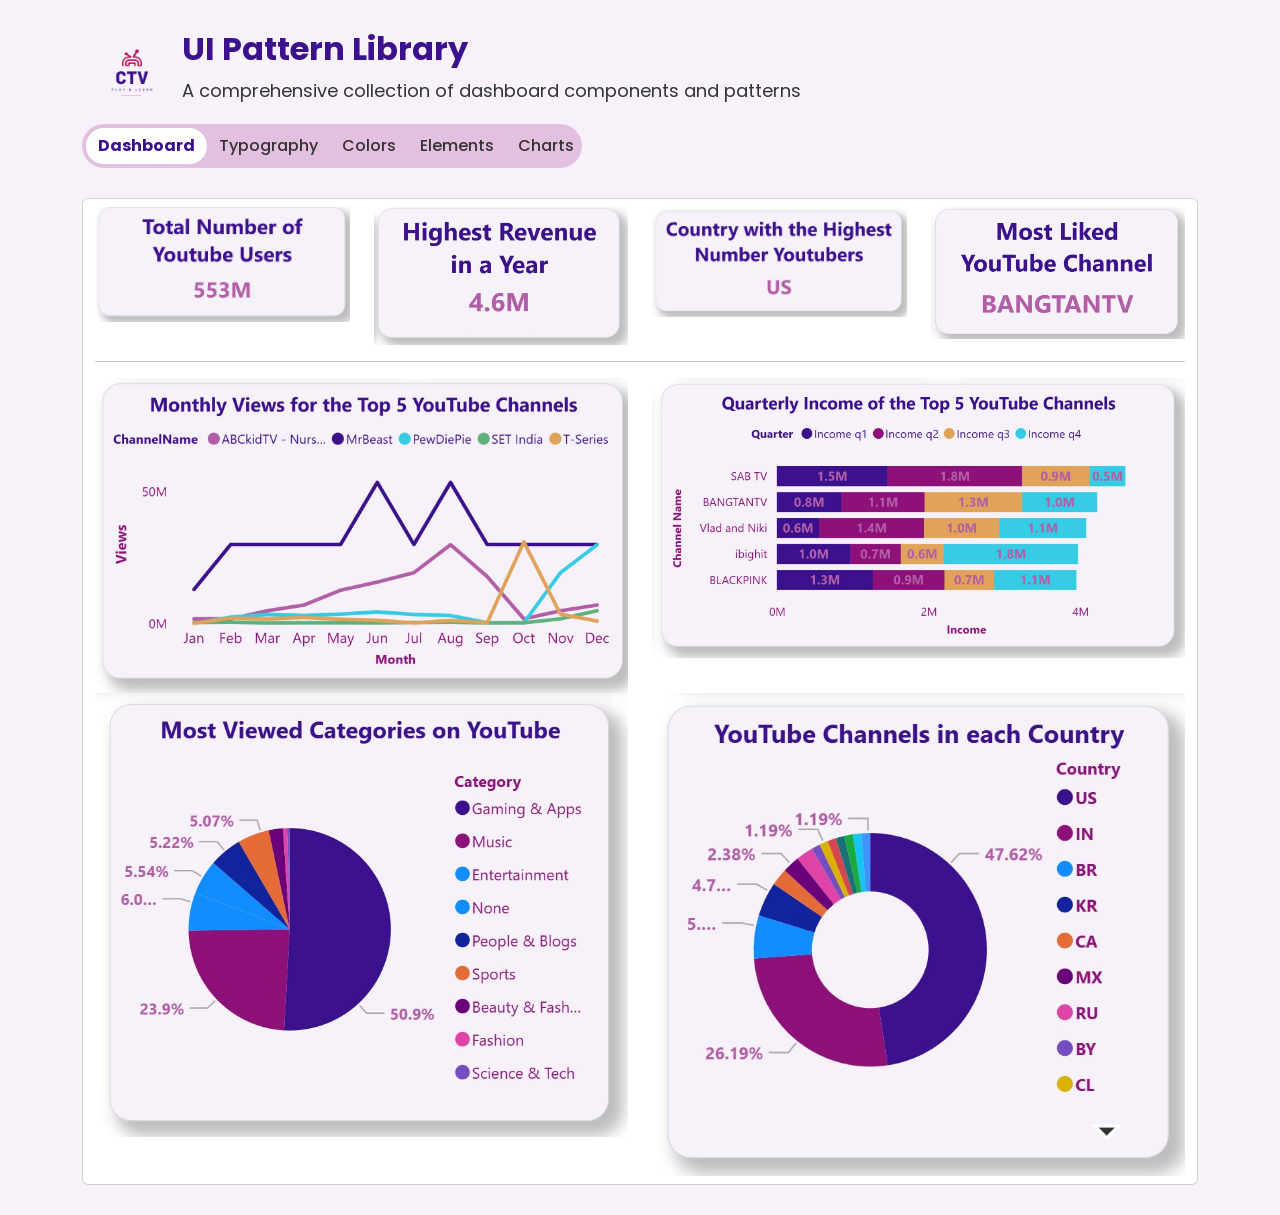
==== commit 159f45ec: "feat: enhance dashboard layout with chart images and styling" ====
--- a/project1/code/index.html
+++ b/project1/code/index.html
@@ -78,7 +78,7 @@
 		<main style="max-width: 1280px">
 			<!-- this part will be done once all the charts has been designed -->
 			<section id="dashboard" class="show">
-				<div class="container">
+				<div class="container card py-2" style="background-color: white">
 					<div class="row">
 						<div class="col-12 col-md-6 col-lg-3">
 							<img
@@ -943,7 +943,63 @@
 			</section>
 			<!-- charts: will be added after finish design of the chart, totally 9 charts image here -->
 			<section id="charts" class="hidden">
-				<p>charts content... developing</p>
+				<div class="container card py-2" style="background-color: white">
+					<div class="row">
+						<div class="col-12 col-md-6">
+							<img
+								src="./assets/charts/1_channelsInEachCountry.jpg"
+								alt="1_channelsInEachCountry"
+								class="img-fluid" />
+						</div>
+						<div class="col-12 col-md-6">
+							<img
+								src="./assets/charts/2_ChannelPerformanceOverView.jpg"
+								alt="2_ChannelPerformanceOverView"
+								class="img-fluid" />
+						</div>
+
+						<div class="col-12 col-md-6">
+							<img src="./assets/charts/4_MonthlyView.jpg" alt="4_MonthlyView" class="img-fluid" />
+						</div>
+						<div class="col-12 col-md-6">
+							<img
+								src="./assets/charts/5_QuarterlyImcone.jpg"
+								alt="5_QuarterlyIncome"
+								class="img-fluid" />
+						</div>
+						<div class="col-12 col-md-6">
+							<img
+								src="./assets/charts/3_youtuberPerCategory.jpg"
+								alt="3_youtuberPerCategory"
+								class="img-fluid" />
+						</div>
+						<div class="col-12 col-md-6">
+							<img
+								src="./assets/charts/6_channelsByMainTopic.jpg"
+								alt="6_channelsByMainTopic"
+								class="img-fluid" />
+						</div>
+
+						<div class="col-12 col-md-6">
+							<img
+								src="./assets/charts/8_CountriesWithMostYoutubers.jpg"
+								alt="8_CountriesWithMostYoutubers"
+								class="img-fluid" />
+						</div>
+						<div class="col-12 col-md-6">
+							<img
+								src="./assets/charts/9_mostLikedChannel.jpg"
+								alt="9_mostLikedChannel"
+								class="img-fluid" />
+						</div>
+						<div class="col-12 col-md-6">
+							<img
+								src="./assets/charts/7_MostViewedCategiries.jpg"
+								alt="7_MostViewedCategiries"
+								class="img-fluid" />
+						</div>
+					</div>
+				</div>
 			</section>
 		</main>
 
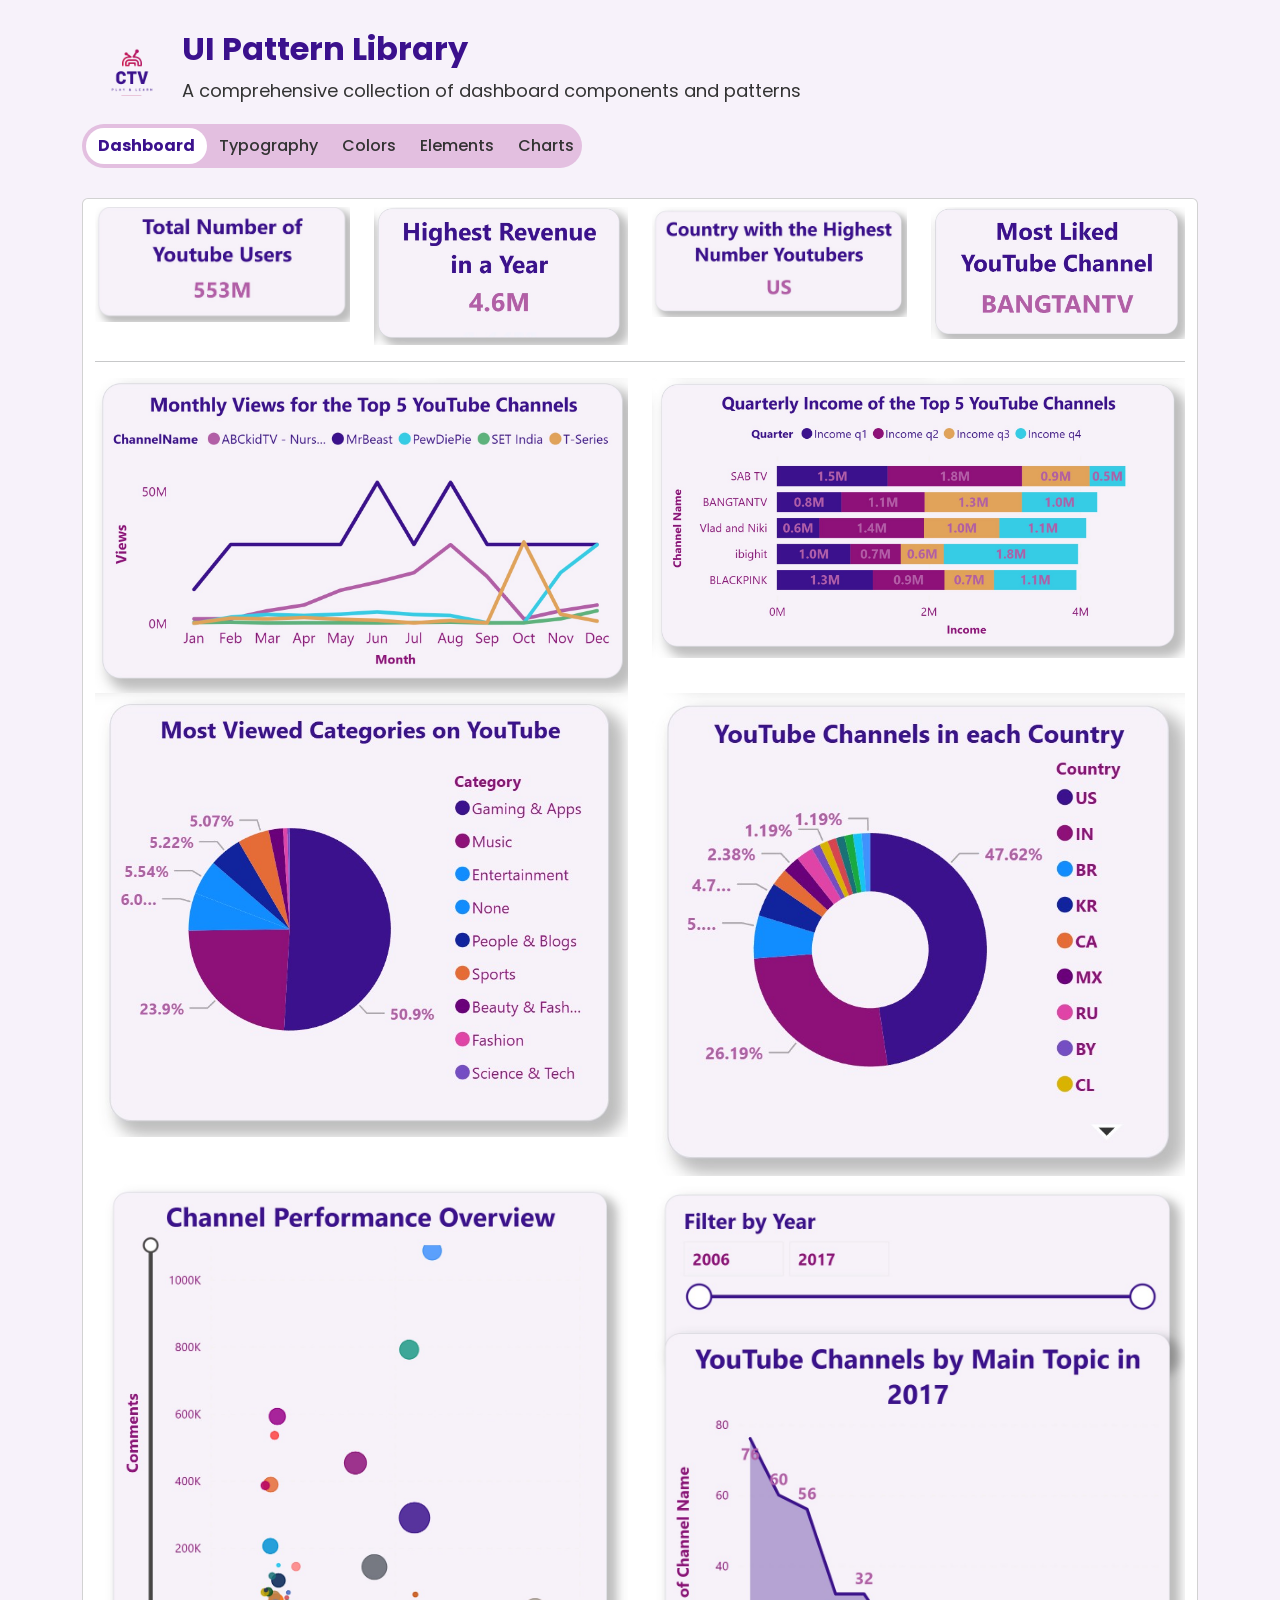
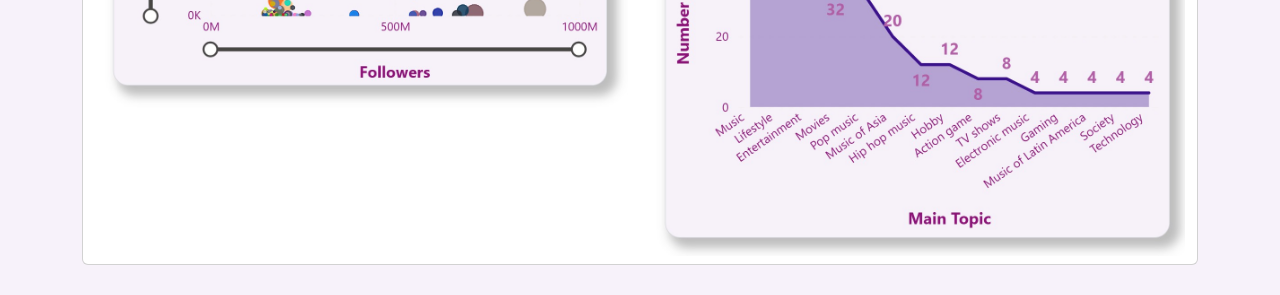
==== commit cf61291f: "update the dashboard to match the project requirement: at least 3 single value charts, and 6 multi-v" ====
--- a/project1/code/index.html
+++ b/project1/code/index.html
@@ -133,6 +133,20 @@
 									class="img-fluid" />
 							</div>
 						</div>
+						<div class="row">
+							<div class="col-12 col-lg-6">
+								<img
+									src="./assets/dashboard/9_ChannelPerformanceOverView.jpg"
+									alt="9_ChannelPerformanceOverView"
+									class="img-fluid" />
+							</div>
+							<div class="col-12 col-lg-6">
+								<img
+									src="./assets/dashboard/10_channelsByMainTopic.jpg"
+									alt="10_channelsByMainTopic"
+									class="img-fluid" />
+							</div>
+						</div>
 					</div>
 				</div>
 			</section>
@@ -451,7 +465,7 @@
 			<section id="elements" class="hidden">
 				<!-- button section -->
 				<div class="card p-4 shadow">
-					<p>Buttons</p>
+					<p class="h_title">Buttons</p>
 					<div class="mt-4">
 						<label class="h_sub_title">Button Variants</label>
 						<div class="mt-2">
@@ -586,7 +600,7 @@
 				</div>
 				<!-- form inputs -->
 				<div class="card p-4 shadow mt-4">
-					<p>Form Inputs</p>
+					<p class="h_title">Form Inputs</p>
 					<div class="mt-4 d-flex flex-column">
 						<label for="defaultInput">Default Input</label>
 						<input type="text" id="defaultInput" placeholder="Enter text..." />
@@ -657,7 +671,7 @@
 				</div>
 				<!-- selections -->
 				<div class="card p-4 shadow mt-4">
-					<p>Selections</p>
+					<p class="h_title">Selections</p>
 					<div class="container">
 						<div class="row">
 							<div class="col-6">
@@ -913,7 +927,7 @@
 				</div>
 				<!-- badges -->
 				<div class="card p-4 shadow mt-4">
-					<p>Badges</p>
+					<p class="h_title">Badges</p>
 					<div class="mt-2 d-flex gap-2 flex-wrap">
 						<span class="badge bg-primary">Primary</span>
 						<span class="badge bg-secondary">Secondary</span>
--- a/project1/code/styles/elements.css
+++ b/project1/code/styles/elements.css
@@ -1,4 +1,11 @@
 /* this is css file for elements content, only Haocheng use this file */
+
+.h_title {
+	font-weight: 600;
+	font-size: 18px;
+	color: #1a1625;
+	font-family: "Poppins", sans-serif;
+}
 .h_sub_title {
 	font-weight: 500;
 	font-size: 14px;
@@ -185,7 +192,7 @@
 	width: 100%;
 	display: block;
 	overflow: auto;
-	height: 400px;
+	max-height: 400px;
 }
 
 /* switch */
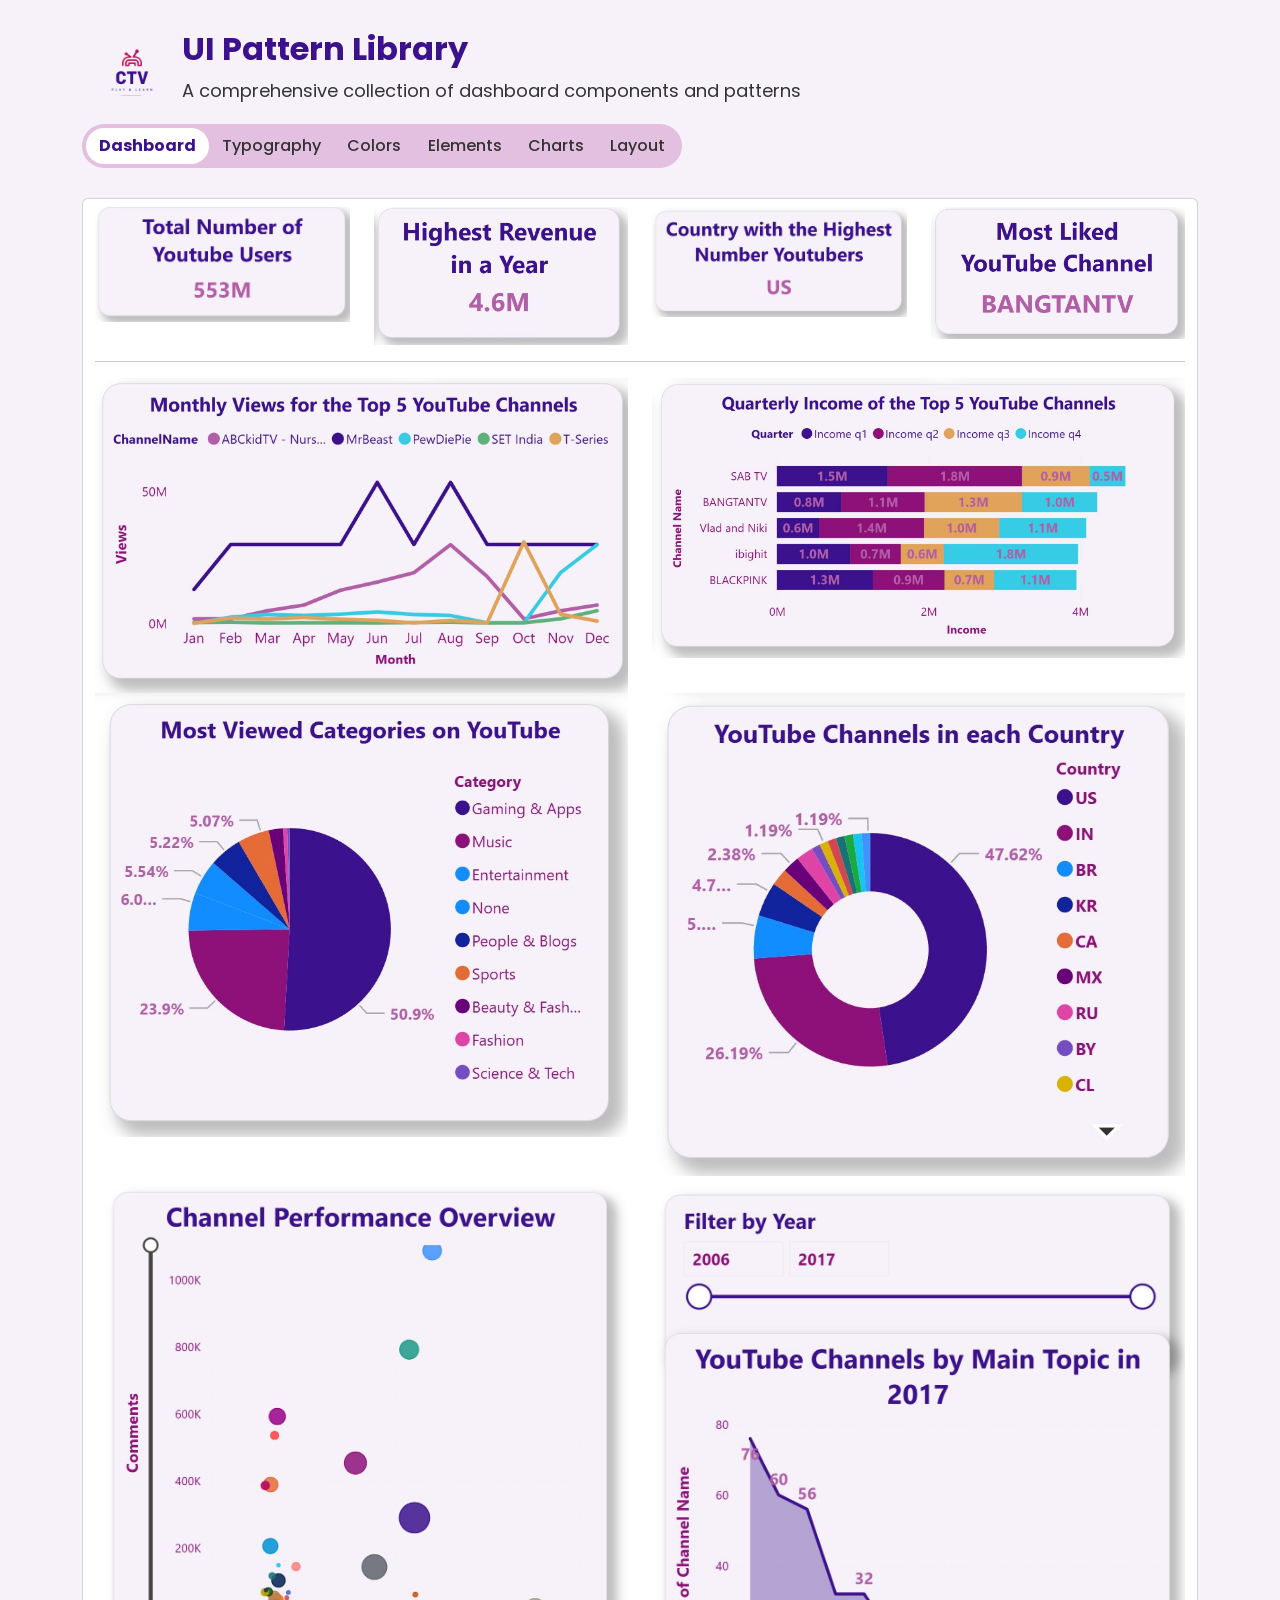
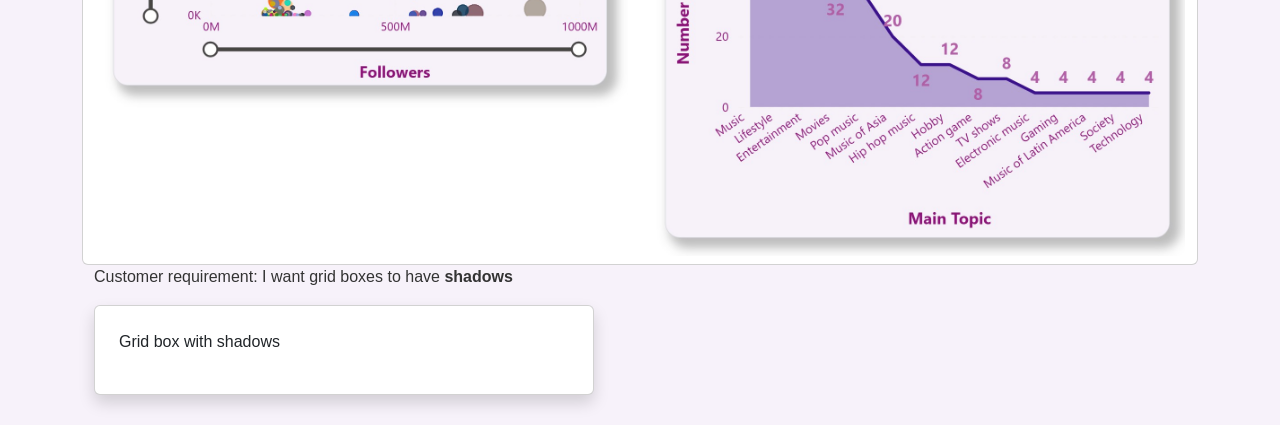
==== commit 0c4b2f4c: "feat: add layout section to dashboard and update navigation" ====
--- a/project1/code/index.html
+++ b/project1/code/index.html
@@ -72,6 +72,12 @@
 					id="nav-charts">
 					Charts
 				</li>
+				<li
+					class="flex-fill text-center pointer rounded-pill"
+					data-section="layout"
+					id="nav-layout">
+					Layout
+				</li>
 			</ul>
 		</nav>
 
@@ -278,7 +284,7 @@
 			</section>
 			<!-- colors: Pedro -->
 			<section id="colors" class="hidden">
-				<h1 class="p_section-title">Color System</h1>
+				<!-- 	<h1 class="p_section-title">Color System</h1> -->
 
 				<div class="p_color-box-group shadow">
 					<h2>Primary Branding Colors</h2>
@@ -1015,6 +1021,15 @@
 					</div>
 				</div>
 			</section>
+			<!-- layout section -->
+			<section id="layout" class="show">
+				<div class="container">
+					<p>Customer requirement: I want grid boxes to have <strong>shadows</strong></p>
+					<div class="card shadow p-4" style="width: 500px">
+						<p>Grid box with shadows</p>
+					</div>
+				</div>
+			</section>
 		</main>
 
 		<script
--- a/project1/code/styles/colors.css
+++ b/project1/code/styles/colors.css
@@ -1 +1,69 @@
 /* this is css file for colors content, only Pedro use this file */
+/* this is the css file for colors content, only Pedro use this file */
+
+/*SECTION TITLE*/
+.p_section-title {
+	font-family: "Montserrat", sans-serif;
+	font-weight: 700;
+	font-size: 32px;
+	color: #3b118d;
+	text-align: center;
+	margin-bottom: 20px;
+}
+
+/*COLOR BOX*/
+.p_color-box-group {
+	background-color: #fff;
+	border: 1px solid #d9d9e0;
+	border-radius: 10px;
+	padding: 20px;
+	margin-bottom: 30px;
+}
+
+.p_color-box-group h2 {
+	font-family: "Poppins", sans-serif;
+	font-weight: 600;
+	font-size: 18px;
+	color: #1a1625;
+	margin-bottom: 15px;
+}
+
+/*COLOR GRID*/
+.p_color-grid {
+	display: grid;
+	grid-template-columns: repeat(auto-fit, minmax(150px, 1fr));
+	gap: 16px;
+}
+
+.p_color-item {
+	text-align: center;
+	font-family: "Poppins", sans-serif;
+}
+
+/*COLOR SQUARE*/
+.p_swatch {
+	width: 100%;
+	height: 100px;
+	border-radius: 8px;
+	border: 1px solid #ccc;
+	margin-bottom: 8px;
+}
+
+/*TEXTS*/
+.p_color-name {
+	font-weight: 600;
+	font-size: 15px;
+	color: #1a1625;
+}
+
+.p_color-hex {
+	font-family: monospace;
+	font-size: 13px;
+	color: #4a4a6a;
+}
+
+.p_color-desc {
+	font-size: 12px;
+	color: #4a4a6a;
+	margin-top: 4px;
+}
--- a/project1/code/styles/index.css
+++ b/project1/code/styles/index.css
@@ -29,7 +29,7 @@
 
 nav > ul {
 	background-color: #e3bfe0;
-	width: 500px;
+	width: 600px;
 }
 
 nav > ul > li {
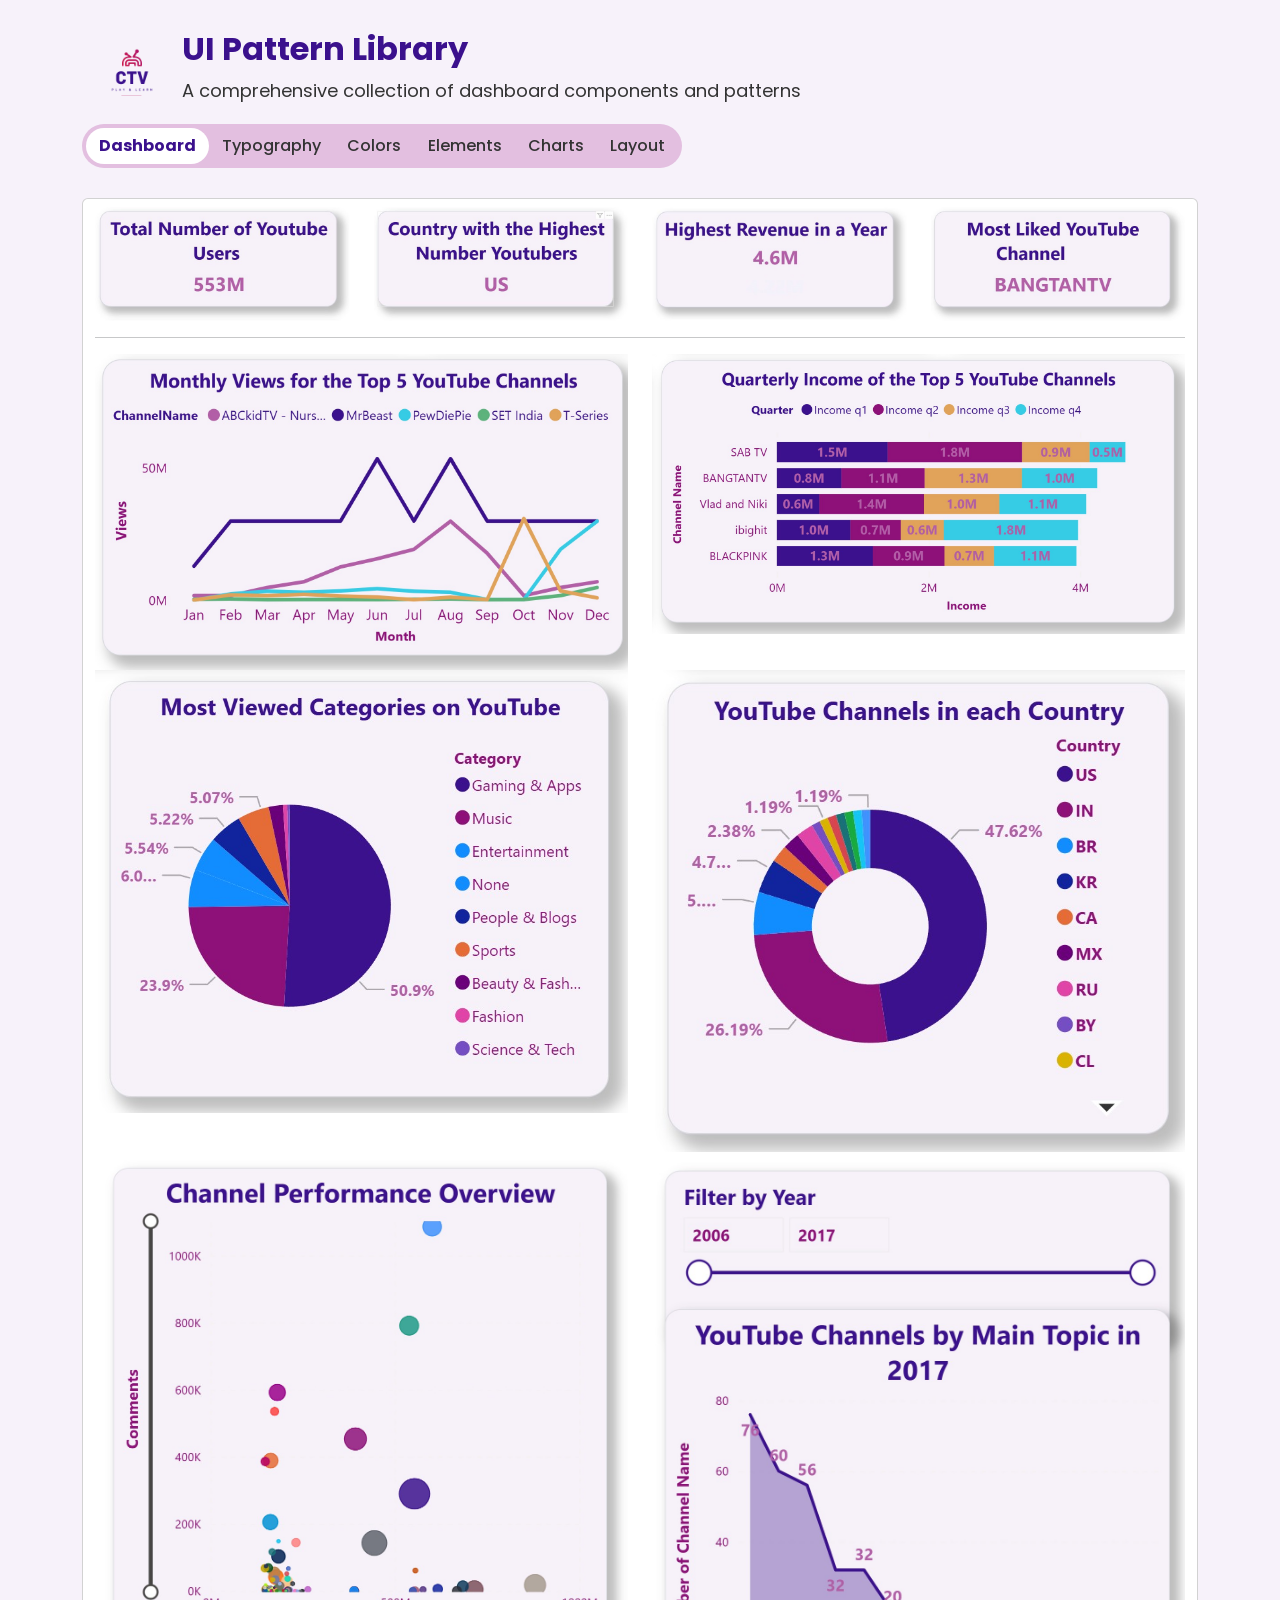
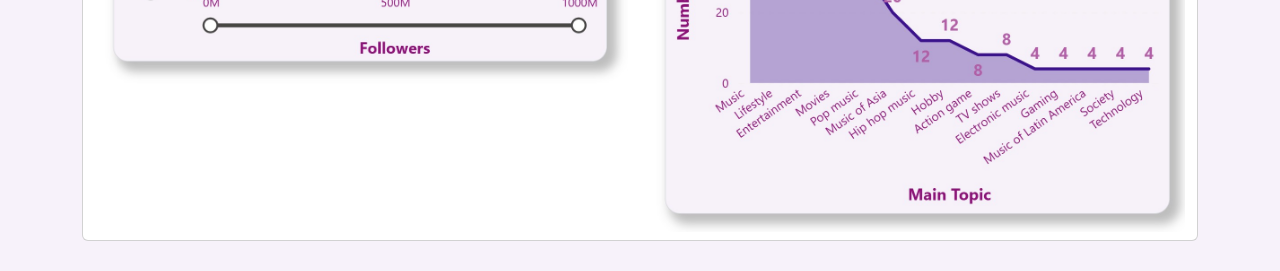
==== commit 89843999: "Add top 100 YouTubers data and initial requirements document - Created a new CSV file containing dat" ====
--- a/project1/code/index.html
+++ b/project1/code/index.html
@@ -90,25 +90,30 @@
 							<img
 								src="./assets/dashboard/1_totalYoutubeUsers.jpg"
 								alt="1_totalYoutubeUsers"
-								class="img-fluid" />
+								class="img-fluid"
+								object-fit="contain" />
+						</div>
+						<div class="col-12 col-md-6 col-lg-3">
+							<img
+								src="./assets/dashboard/3_countryWithMostYoutubers.jpg"
+								alt="3_countryWithMostYoutubers"
+								class="img-fluid"
+								object-fit="contain" />
 						</div>
 						<div class="col-12 col-md-6 col-lg-3">
 							<img
 								src="./assets/dashboard/2_highestRevenue.jpg"
 								alt="2_highestRevenue"
-								class="img-fluid" />
-						</div>
+								class="img-fluid"
+								object-fit="contain" />
+						</div>
+
 						<div class="col-12 col-md-6 col-lg-3">
 							<img
-								src="./assets/dashboard/3_countryWithMostYoutubers.jpg"
-								alt="3_countryWithMostYoutubers"
-								class="img-fluid" />
-						</div>
-						<div class="col-12 col-md-6 col-lg-3">
-							<img
 								src="./assets/dashboard/4_mostLikedChannel.jpg"
+								alt="4_mostLikedChannel"
 								class="img-fluid"
-								alt="4_mostLikedChannel" />
+								object-fit="contain" />
 						</div>
 					</div>
 					<hr />
@@ -426,16 +431,16 @@
 							<div class="p_color-desc">Accent highlights</div>
 						</div>
 						<div class="p_color-item">
+							<div class="p_swatch bg-neutral-2"></div>
+							<div class="p_color-name">Neutral 1</div>
+							<div class="p_color-hex">#F3F1FA</div>
+							<div class="p_color-desc">Primary Background</div>
+						</div>
+						<div class="p_color-item">
 							<div class="p_swatch bg-neutral-1"></div>
-							<div class="p_color-name">Neutral 1</div>
+							<div class="p_color-name">Neutral 2</div>
 							<div class="p_color-hex">#D9D9E0</div>
-							<div class="p_color-desc">Other data</div>
-						</div>
-						<div class="p_color-item">
-							<div class="p_swatch bg-neutral-2"></div>
-							<div class="p_color-name">Neutral 2</div>
-							<div class="p_color-hex">#F3F1FA</div>
-							<div class="p_color-desc">Background charts</div>
+							<div class="p_color-desc">Secondary Background</div>
 						</div>
 					</div>
 				</div>
@@ -1022,7 +1027,7 @@
 				</div>
 			</section>
 			<!-- layout section -->
-			<section id="layout" class="show">
+			<section id="layout" class="hidden">
 				<div class="container">
 					<p>Customer requirement: I want grid boxes to have <strong>shadows</strong></p>
 					<div class="card shadow p-4" style="width: 500px">
